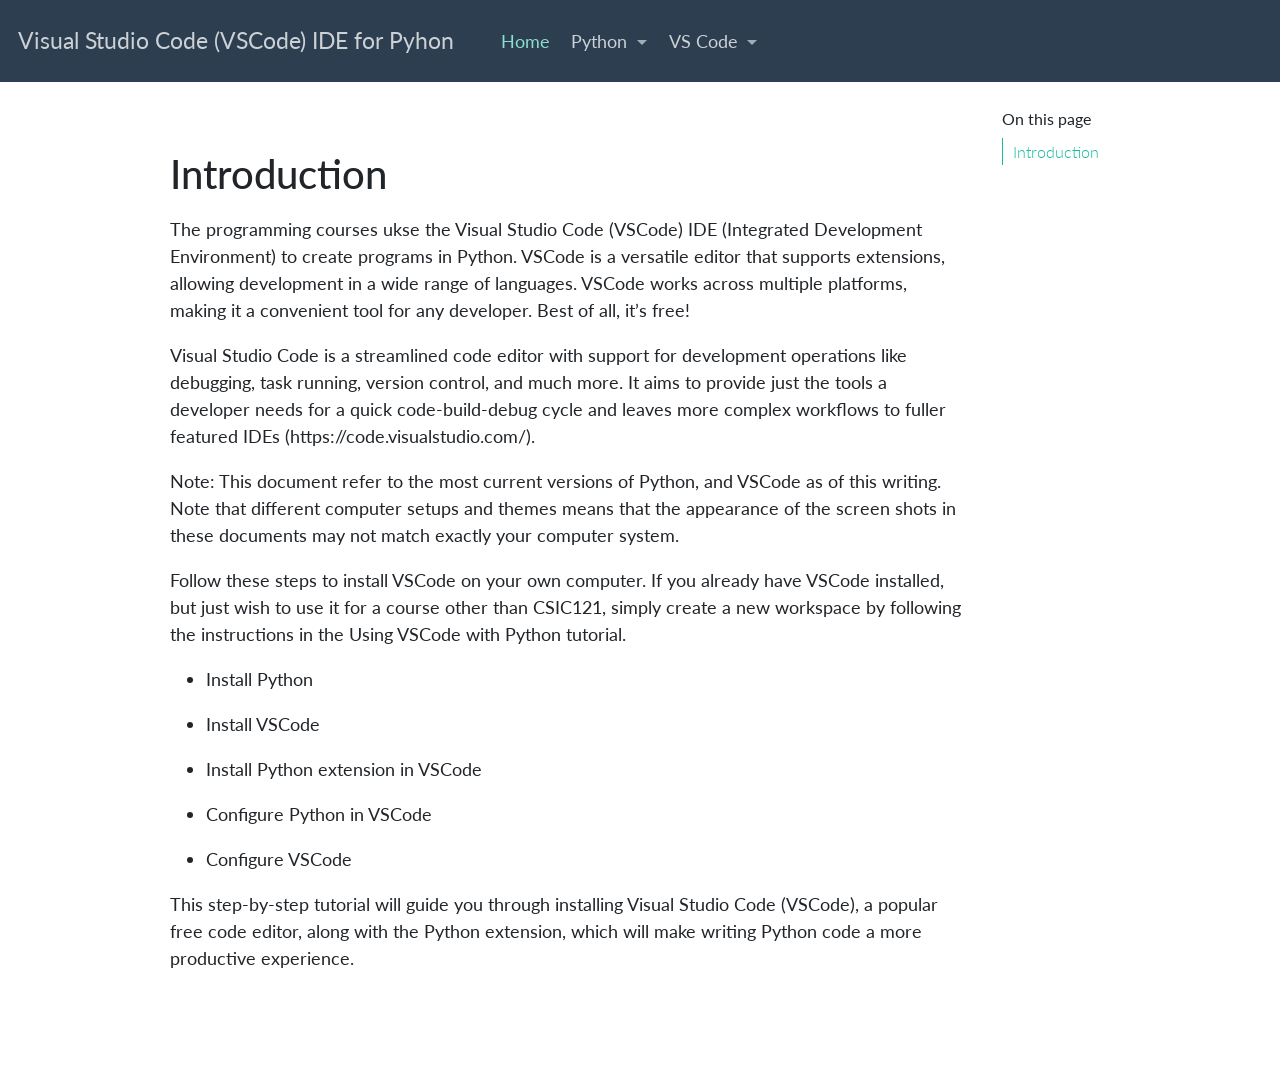
==== docs/index.html @ c5d936f9 "First commit" ====
<!DOCTYPE html>
<html xmlns="http://www.w3.org/1999/xhtml" lang="en" xml:lang="en"><head>

<meta charset="utf-8">
<meta name="generator" content="quarto-1.2.335">

<meta name="viewport" content="width=device-width, initial-scale=1.0, user-scalable=yes">


<title>Visual Studio Code (VSCode) IDE for Pyhon</title>
<style>
code{white-space: pre-wrap;}
span.smallcaps{font-variant: small-caps;}
div.columns{display: flex; gap: min(4vw, 1.5em);}
div.column{flex: auto; overflow-x: auto;}
div.hanging-indent{margin-left: 1.5em; text-indent: -1.5em;}
ul.task-list{list-style: none;}
ul.task-list li input[type="checkbox"] {
  width: 0.8em;
  margin: 0 0.8em 0.2em -1.6em;
  vertical-align: middle;
}
</style>


<script src="site_libs/quarto-nav/quarto-nav.js"></script>
<script src="site_libs/clipboard/clipboard.min.js"></script>
<script src="site_libs/quarto-search/autocomplete.umd.js"></script>
<script src="site_libs/quarto-search/fuse.min.js"></script>
<script src="site_libs/quarto-search/quarto-search.js"></script>
<meta name="quarto:offset" content="./">
<script src="site_libs/quarto-html/quarto.js"></script>
<script src="site_libs/quarto-html/popper.min.js"></script>
<script src="site_libs/quarto-html/tippy.umd.min.js"></script>
<script src="site_libs/quarto-html/anchor.min.js"></script>
<link href="site_libs/quarto-html/tippy.css" rel="stylesheet">
<link href="site_libs/quarto-html/quarto-syntax-highlighting.css" rel="stylesheet" id="quarto-text-highlighting-styles">
<script src="site_libs/bootstrap/bootstrap.min.js"></script>
<link href="site_libs/bootstrap/bootstrap-icons.css" rel="stylesheet">
<link href="site_libs/bootstrap/bootstrap.min.css" rel="stylesheet" id="quarto-bootstrap" data-mode="light">
<script id="quarto-search-options" type="application/json">{
  "location": "navbar",
  "copy-button": false,
  "collapse-after": 3,
  "panel-placement": "end",
  "type": "overlay",
  "limit": 20,
  "language": {
    "search-no-results-text": "No results",
    "search-matching-documents-text": "matching documents",
    "search-copy-link-title": "Copy link to search",
    "search-hide-matches-text": "Hide additional matches",
    "search-more-match-text": "more match in this document",
    "search-more-matches-text": "more matches in this document",
    "search-clear-button-title": "Clear",
    "search-detached-cancel-button-title": "Cancel",
    "search-submit-button-title": "Submit"
  }
}</script>


<link rel="stylesheet" href="styles.css">
</head>

<body class="nav-fixed">

<div id="quarto-search-results"></div>
  <header id="quarto-header" class="headroom fixed-top">
    <nav class="navbar navbar-expand-lg navbar-dark ">
      <div class="navbar-container container-fluid">
      <div class="navbar-brand-container">
    <a class="navbar-brand" href="./index.html">
    <span class="navbar-title">Visual Studio Code (VSCode) IDE for Pyhon</span>
    </a>
  </div>
          <button class="navbar-toggler" type="button" data-bs-toggle="collapse" data-bs-target="#navbarCollapse" aria-controls="navbarCollapse" aria-expanded="false" aria-label="Toggle navigation" onclick="if (window.quartoToggleHeadroom) { window.quartoToggleHeadroom(); }">
  <span class="navbar-toggler-icon"></span>
</button>
          <div class="collapse navbar-collapse" id="navbarCollapse">
            <ul class="navbar-nav navbar-nav-scroll me-auto">
  <li class="nav-item">
    <a class="nav-link active" href="./index.html" aria-current="page">
 <span class="menu-text">Home</span></a>
  </li>  
  <li class="nav-item dropdown ">
    <a class="nav-link dropdown-toggle" href="#" id="nav-menu-python" role="button" data-bs-toggle="dropdown" aria-expanded="false">
 <span class="menu-text">Python</span>
    </a>
    <ul class="dropdown-menu" aria-labelledby="nav-menu-python">    
        <li>
    <a class="dropdown-item" href="./python.html">
 <span class="dropdown-text">Python Installation</span></a>
  </li>  
    </ul>
  </li>
  <li class="nav-item dropdown ">
    <a class="nav-link dropdown-toggle" href="#" id="nav-menu-vs-code" role="button" data-bs-toggle="dropdown" aria-expanded="false">
 <span class="menu-text">VS Code</span>
    </a>
    <ul class="dropdown-menu" aria-labelledby="nav-menu-vs-code">    
        <li>
    <a class="dropdown-item" href="./vscode.html">
 <span class="dropdown-text">Visual Studio Code Installation</span></a>
  </li>  
        <li>
    <a class="dropdown-item" href="./python_extensions.html">
 <span class="dropdown-text">Installation of Python Extensions for VS Code</span></a>
  </li>  
        <li>
    <a class="dropdown-item" href="./vscode.html">
 <span class="dropdown-text">Visual Studio Code Installation</span></a>
  </li>  
        <li>
    <a class="dropdown-item" href="./running.html">
 <span class="dropdown-text">Getting Started with VS Code</span></a>
  </li>  
    </ul>
  </li>
</ul>
              <div id="quarto-search" class="" title="Search"></div>
          </div> <!-- /navcollapse -->
      </div> <!-- /container-fluid -->
    </nav>
</header>
<!-- content -->
<div id="quarto-content" class="quarto-container page-columns page-rows-contents page-layout-article page-navbar">
<!-- sidebar -->
<!-- margin-sidebar -->
    <div id="quarto-margin-sidebar" class="sidebar margin-sidebar">
        <nav id="TOC" role="doc-toc" class="toc-active">
    <h2 id="toc-title">On this page</h2>
   
  <ul>
  <li><a href="#introduction" id="toc-introduction" class="nav-link active" data-scroll-target="#introduction">Introduction</a></li>
  </ul>
</nav>
    </div>
<!-- main -->
<main class="content" id="quarto-document-content">



<section id="introduction" class="level1">
<h1>Introduction</h1>
<p>The programming courses ukse the Visual Studio Code (VSCode) IDE (Integrated Development Environment) to create programs in Python. VSCode is a versatile editor that supports extensions, allowing development in a wide range of languages. VSCode works across multiple platforms, making it a convenient tool for any developer. Best of all, it’s free!</p>
<p>Visual Studio Code is a streamlined code editor with support for development operations like debugging, task running, version control, and much more. It aims to provide just the tools a developer needs for a quick code-build-debug cycle and leaves more complex workflows to fuller featured IDEs (https://code.visualstudio.com/).</p>
<p>Note: This document refer to the most current versions of Python, and VSCode as of this writing. Note that different computer setups and themes means that the appearance of the screen shots in these documents may not match exactly your computer system.</p>
<p>Follow these steps to install VSCode on your own computer. If you already have VSCode installed, but just wish to use it for a course other than CSIC121, simply create a new workspace by following the instructions in the Using VSCode with Python tutorial.</p>
<ul>
<li><p>Install Python</p></li>
<li><p>Install VSCode</p></li>
<li><p>Install Python extension in VSCode</p></li>
<li><p>Configure Python in VSCode</p></li>
<li><p>Configure VSCode</p></li>
</ul>
<p>This step-by-step tutorial will guide you through installing Visual Studio Code (VSCode), a popular free code editor, along with the Python extension, which will make writing Python code a more productive experience.</p>


</section>

</main> <!-- /main -->
<script id="quarto-html-after-body" type="application/javascript">
window.document.addEventListener("DOMContentLoaded", function (event) {
  const toggleBodyColorMode = (bsSheetEl) => {
    const mode = bsSheetEl.getAttribute("data-mode");
    const bodyEl = window.document.querySelector("body");
    if (mode === "dark") {
      bodyEl.classList.add("quarto-dark");
      bodyEl.classList.remove("quarto-light");
    } else {
      bodyEl.classList.add("quarto-light");
      bodyEl.classList.remove("quarto-dark");
    }
  }
  const toggleBodyColorPrimary = () => {
    const bsSheetEl = window.document.querySelector("link#quarto-bootstrap");
    if (bsSheetEl) {
      toggleBodyColorMode(bsSheetEl);
    }
  }
  toggleBodyColorPrimary();  
  const icon = "";
  const anchorJS = new window.AnchorJS();
  anchorJS.options = {
    placement: 'right',
    icon: icon
  };
  anchorJS.add('.anchored');
  const clipboard = new window.ClipboardJS('.code-copy-button', {
    target: function(trigger) {
      return trigger.previousElementSibling;
    }
  });
  clipboard.on('success', function(e) {
    // button target
    const button = e.trigger;
    // don't keep focus
    button.blur();
    // flash "checked"
    button.classList.add('code-copy-button-checked');
    var currentTitle = button.getAttribute("title");
    button.setAttribute("title", "Copied!");
    let tooltip;
    if (window.bootstrap) {
      button.setAttribute("data-bs-toggle", "tooltip");
      button.setAttribute("data-bs-placement", "left");
      button.setAttribute("data-bs-title", "Copied!");
      tooltip = new bootstrap.Tooltip(button, 
        { trigger: "manual", 
          customClass: "code-copy-button-tooltip",
          offset: [0, -8]});
      tooltip.show();    
    }
    setTimeout(function() {
      if (tooltip) {
        tooltip.hide();
        button.removeAttribute("data-bs-title");
        button.removeAttribute("data-bs-toggle");
        button.removeAttribute("data-bs-placement");
      }
      button.setAttribute("title", currentTitle);
      button.classList.remove('code-copy-button-checked');
    }, 1000);
    // clear code selection
    e.clearSelection();
  });
  function tippyHover(el, contentFn) {
    const config = {
      allowHTML: true,
      content: contentFn,
      maxWidth: 500,
      delay: 100,
      arrow: false,
      appendTo: function(el) {
          return el.parentElement;
      },
      interactive: true,
      interactiveBorder: 10,
      theme: 'quarto',
      placement: 'bottom-start'
    };
    window.tippy(el, config); 
  }
  const noterefs = window.document.querySelectorAll('a[role="doc-noteref"]');
  for (var i=0; i<noterefs.length; i++) {
    const ref = noterefs[i];
    tippyHover(ref, function() {
      // use id or data attribute instead here
      let href = ref.getAttribute('data-footnote-href') || ref.getAttribute('href');
      try { href = new URL(href).hash; } catch {}
      const id = href.replace(/^#\/?/, "");
      const note = window.document.getElementById(id);
      return note.innerHTML;
    });
  }
  const findCites = (el) => {
    const parentEl = el.parentElement;
    if (parentEl) {
      const cites = parentEl.dataset.cites;
      if (cites) {
        return {
          el,
          cites: cites.split(' ')
        };
      } else {
        return findCites(el.parentElement)
      }
    } else {
      return undefined;
    }
  };
  var bibliorefs = window.document.querySelectorAll('a[role="doc-biblioref"]');
  for (var i=0; i<bibliorefs.length; i++) {
    const ref = bibliorefs[i];
    const citeInfo = findCites(ref);
    if (citeInfo) {
      tippyHover(citeInfo.el, function() {
        var popup = window.document.createElement('div');
        citeInfo.cites.forEach(function(cite) {
          var citeDiv = window.document.createElement('div');
          citeDiv.classList.add('hanging-indent');
          citeDiv.classList.add('csl-entry');
          var biblioDiv = window.document.getElementById('ref-' + cite);
          if (biblioDiv) {
            citeDiv.innerHTML = biblioDiv.innerHTML;
          }
          popup.appendChild(citeDiv);
        });
        return popup.innerHTML;
      });
    }
  }
});
</script>
</div> <!-- /content -->



</body></html>
---- docs/site_libs/quarto-html/tippy.css ----
.tippy-box[data-animation=fade][data-state=hidden]{opacity:0}[data-tippy-root]{max-width:calc(100vw - 10px)}.tippy-box{position:relative;background-color:#333;color:#fff;border-radius:4px;font-size:14px;line-height:1.4;white-space:normal;outline:0;transition-property:transform,visibility,opacity}.tippy-box[data-placement^=top]>.tippy-arrow{bottom:0}.tippy-box[data-placement^=top]>.tippy-arrow:before{bottom:-7px;left:0;border-width:8px 8px 0;border-top-color:initial;transform-origin:center top}.tippy-box[data-placement^=bottom]>.tippy-arrow{top:0}.tippy-box[data-placement^=bottom]>.tippy-arrow:before{top:-7px;left:0;border-width:0 8px 8px;border-bottom-color:initial;transform-origin:center bottom}.tippy-box[data-placement^=left]>.tippy-arrow{right:0}.tippy-box[data-placement^=left]>.tippy-arrow:before{border-width:8px 0 8px 8px;border-left-color:initial;right:-7px;transform-origin:center left}.tippy-box[data-placement^=right]>.tippy-arrow{left:0}.tippy-box[data-placement^=right]>.tippy-arrow:before{left:-7px;border-width:8px 8px 8px 0;border-right-color:initial;transform-origin:center right}.tippy-box[data-inertia][data-state=visible]{transition-timing-function:cubic-bezier(.54,1.5,.38,1.11)}.tippy-arrow{width:16px;height:16px;color:#333}.tippy-arrow:before{content:"";position:absolute;border-color:transparent;border-style:solid}.tippy-content{position:relative;padding:5px 9px;z-index:1}
---- docs/styles.css ----
/* css styles */
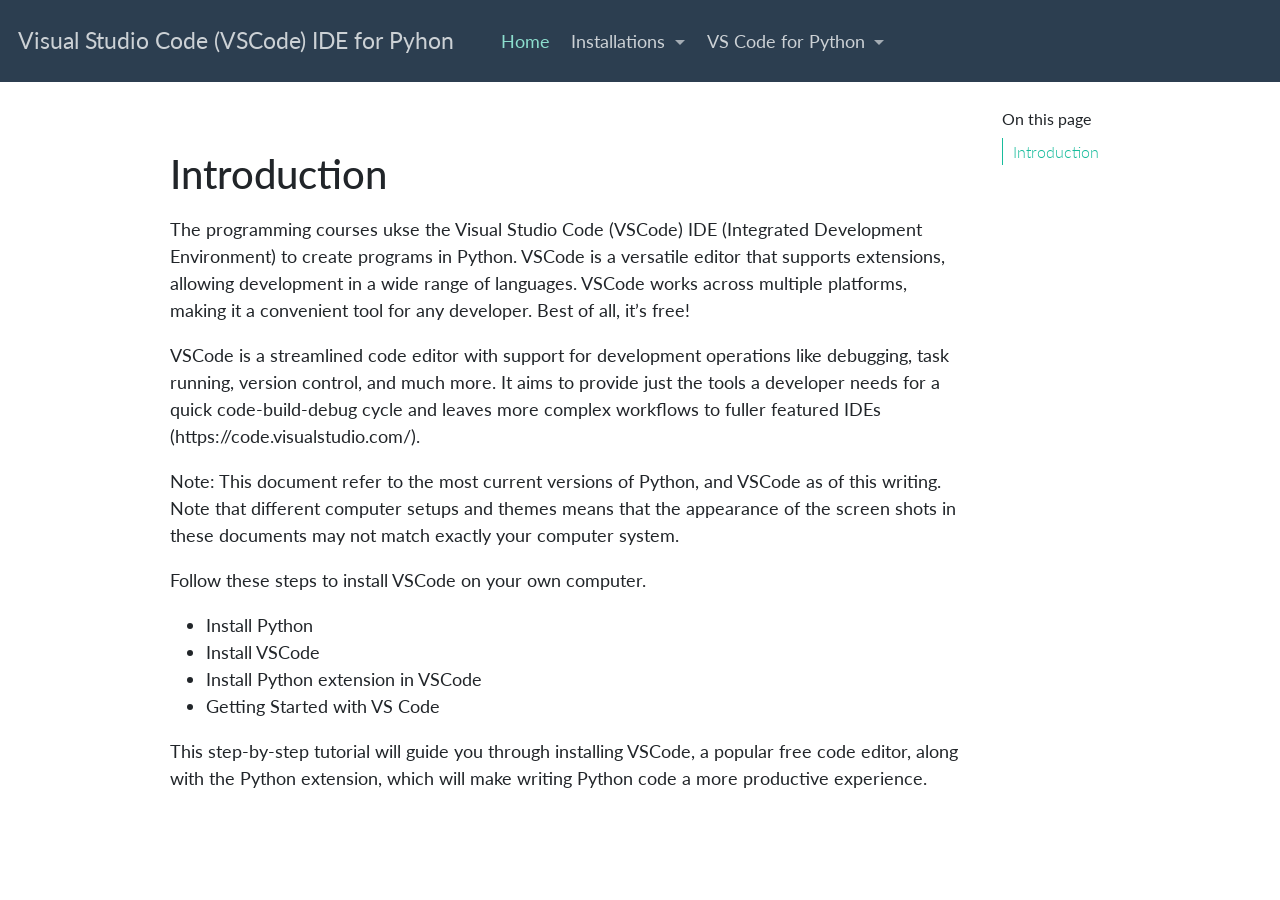
==== commit 5ac3e2bc: "initial commit" ====
--- a/docs/index.html
+++ b/docs/index.html
@@ -83,32 +83,28 @@
  <span class="menu-text">Home</span></a>
   </li>  
   <li class="nav-item dropdown ">
-    <a class="nav-link dropdown-toggle" href="#" id="nav-menu-python" role="button" data-bs-toggle="dropdown" aria-expanded="false">
- <span class="menu-text">Python</span>
+    <a class="nav-link dropdown-toggle" href="#" id="nav-menu-installations" role="button" data-bs-toggle="dropdown" aria-expanded="false">
+ <span class="menu-text">Installations</span>
     </a>
-    <ul class="dropdown-menu" aria-labelledby="nav-menu-python">    
+    <ul class="dropdown-menu" aria-labelledby="nav-menu-installations">    
         <li>
     <a class="dropdown-item" href="./python.html">
  <span class="dropdown-text">Python Installation</span></a>
+  </li>  
+        <li>
+    <a class="dropdown-item" href="./vscode.html">
+ <span class="dropdown-text">Visual Studio Code Installation</span></a>
   </li>  
     </ul>
   </li>
   <li class="nav-item dropdown ">
-    <a class="nav-link dropdown-toggle" href="#" id="nav-menu-vs-code" role="button" data-bs-toggle="dropdown" aria-expanded="false">
- <span class="menu-text">VS Code</span>
+    <a class="nav-link dropdown-toggle" href="#" id="nav-menu-vs-code-for-python" role="button" data-bs-toggle="dropdown" aria-expanded="false">
+ <span class="menu-text">VS Code for Python</span>
     </a>
-    <ul class="dropdown-menu" aria-labelledby="nav-menu-vs-code">    
-        <li>
-    <a class="dropdown-item" href="./vscode.html">
- <span class="dropdown-text">Visual Studio Code Installation</span></a>
-  </li>  
+    <ul class="dropdown-menu" aria-labelledby="nav-menu-vs-code-for-python">    
         <li>
     <a class="dropdown-item" href="./python_extensions.html">
  <span class="dropdown-text">Installation of Python Extensions for VS Code</span></a>
-  </li>  
-        <li>
-    <a class="dropdown-item" href="./vscode.html">
- <span class="dropdown-text">Visual Studio Code Installation</span></a>
   </li>  
         <li>
     <a class="dropdown-item" href="./running.html">
@@ -143,17 +139,16 @@
 <section id="introduction" class="level1">
 <h1>Introduction</h1>
 <p>The programming courses ukse the Visual Studio Code (VSCode) IDE (Integrated Development Environment) to create programs in Python. VSCode is a versatile editor that supports extensions, allowing development in a wide range of languages. VSCode works across multiple platforms, making it a convenient tool for any developer. Best of all, it’s free!</p>
-<p>Visual Studio Code is a streamlined code editor with support for development operations like debugging, task running, version control, and much more. It aims to provide just the tools a developer needs for a quick code-build-debug cycle and leaves more complex workflows to fuller featured IDEs (https://code.visualstudio.com/).</p>
+<p>VSCode is a streamlined code editor with support for development operations like debugging, task running, version control, and much more. It aims to provide just the tools a developer needs for a quick code-build-debug cycle and leaves more complex workflows to fuller featured IDEs (https://code.visualstudio.com/).</p>
 <p>Note: This document refer to the most current versions of Python, and VSCode as of this writing. Note that different computer setups and themes means that the appearance of the screen shots in these documents may not match exactly your computer system.</p>
-<p>Follow these steps to install VSCode on your own computer. If you already have VSCode installed, but just wish to use it for a course other than CSIC121, simply create a new workspace by following the instructions in the Using VSCode with Python tutorial.</p>
+<p>Follow these steps to install VSCode on your own computer.</p>
 <ul>
-<li><p>Install Python</p></li>
-<li><p>Install VSCode</p></li>
-<li><p>Install Python extension in VSCode</p></li>
-<li><p>Configure Python in VSCode</p></li>
-<li><p>Configure VSCode</p></li>
+<li>Install Python</li>
+<li>Install VSCode</li>
+<li>Install Python extension in VSCode</li>
+<li>Getting Started with VS Code</li>
 </ul>
-<p>This step-by-step tutorial will guide you through installing Visual Studio Code (VSCode), a popular free code editor, along with the Python extension, which will make writing Python code a more productive experience.</p>
+<p>This step-by-step tutorial will guide you through installing VSCode, a popular free code editor, along with the Python extension, which will make writing Python code a more productive experience.</p>
 
 
 </section>
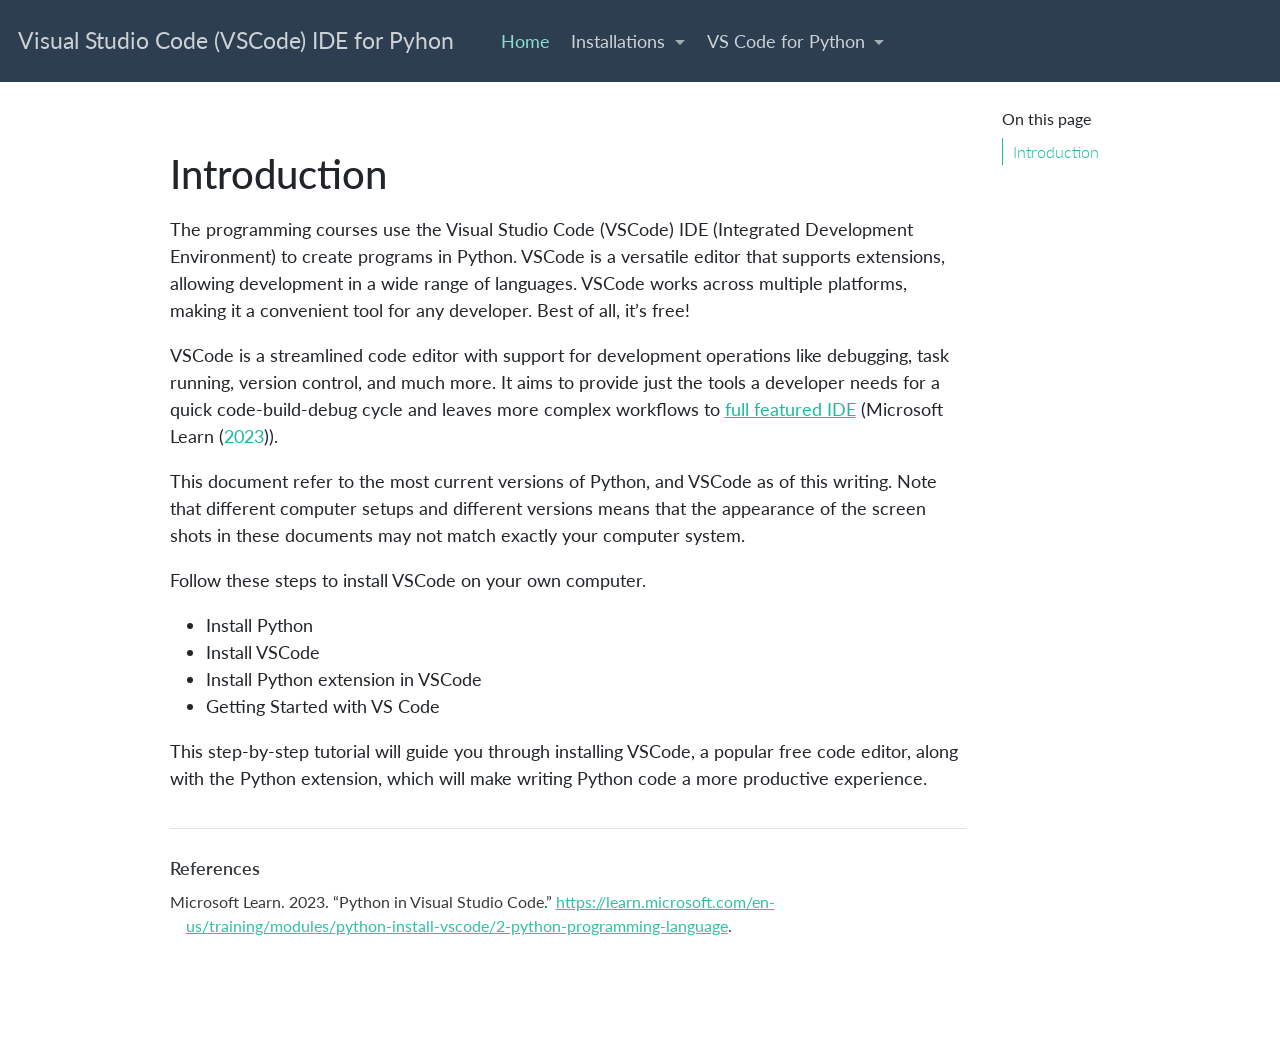
==== commit 2f593a85: "updates" ====
--- a/docs/index.html
+++ b/docs/index.html
@@ -19,6 +19,25 @@
   width: 0.8em;
   margin: 0 0.8em 0.2em -1.6em;
   vertical-align: middle;
+}
+div.csl-bib-body { }
+div.csl-entry {
+  clear: both;
+}
+.hanging div.csl-entry {
+  margin-left:2em;
+  text-indent:-2em;
+}
+div.csl-left-margin {
+  min-width:2em;
+  float:left;
+}
+div.csl-right-inline {
+  margin-left:2em;
+  padding-left:1em;
+}
+div.csl-indent {
+  margin-left: 2em;
 }
 </style>
 
@@ -138,9 +157,11 @@
 
 <section id="introduction" class="level1">
 <h1>Introduction</h1>
-<p>The programming courses ukse the Visual Studio Code (VSCode) IDE (Integrated Development Environment) to create programs in Python. VSCode is a versatile editor that supports extensions, allowing development in a wide range of languages. VSCode works across multiple platforms, making it a convenient tool for any developer. Best of all, it’s free!</p>
-<p>VSCode is a streamlined code editor with support for development operations like debugging, task running, version control, and much more. It aims to provide just the tools a developer needs for a quick code-build-debug cycle and leaves more complex workflows to fuller featured IDEs (https://code.visualstudio.com/).</p>
-<p>Note: This document refer to the most current versions of Python, and VSCode as of this writing. Note that different computer setups and themes means that the appearance of the screen shots in these documents may not match exactly your computer system.</p>
+<p>The programming courses use the Visual Studio Code (VSCode) IDE (Integrated Development Environment) to create programs in Python. VSCode is a versatile editor that supports extensions, allowing development in a wide range of languages. VSCode works across multiple platforms, making it a convenient tool for any developer. Best of all, it’s free!</p>
+<p>VSCode is a streamlined code editor with support for development operations like debugging, task running, version control, and much more. It aims to provide just the tools a developer needs for a quick code-build-debug cycle and leaves more complex workflows to <a href="https://code.visualstudio.com/">full featured IDE</a> (<span class="citation" data-cites="MicrosoftPythonVSCode2023">Microsoft Learn (<a href="#ref-MicrosoftPythonVSCode2023" role="doc-biblioref">2023</a>)</span>).</p>
+<div class="{callout-note}">
+<p>This document refer to the most current versions of Python, and VSCode as of this writing. Note that different computer setups and different versions means that the appearance of the screen shots in these documents may not match exactly your computer system.</p>
+</div>
 <p>Follow these steps to install VSCode on your own computer.</p>
 <ul>
 <li>Install Python</li>
@@ -151,9 +172,14 @@
 <p>This step-by-step tutorial will guide you through installing VSCode, a popular free code editor, along with the Python extension, which will make writing Python code a more productive experience.</p>
 
 
+
 </section>
 
-</main> <!-- /main -->
+<div id="quarto-appendix" class="default"><section class="quarto-appendix-contents" role="doc-bibliography"><h2 class="anchored quarto-appendix-heading">References</h2><div id="refs" class="references csl-bib-body hanging-indent" role="doc-bibliography">
+<div id="ref-MicrosoftPythonVSCode2023" class="csl-entry" role="doc-biblioentry">
+Microsoft Learn. 2023. <span>“Python in Visual Studio Code.”</span> <a href="https://learn.microsoft.com/en-us/training/modules/python-install-vscode/2-python-programming-language">https://learn.microsoft.com/en-us/training/modules/python-install-vscode/2-python-programming-language</a>.
+</div>
+</div></section></div></main> <!-- /main -->
 <script id="quarto-html-after-body" type="application/javascript">
 window.document.addEventListener("DOMContentLoaded", function (event) {
   const toggleBodyColorMode = (bsSheetEl) => {
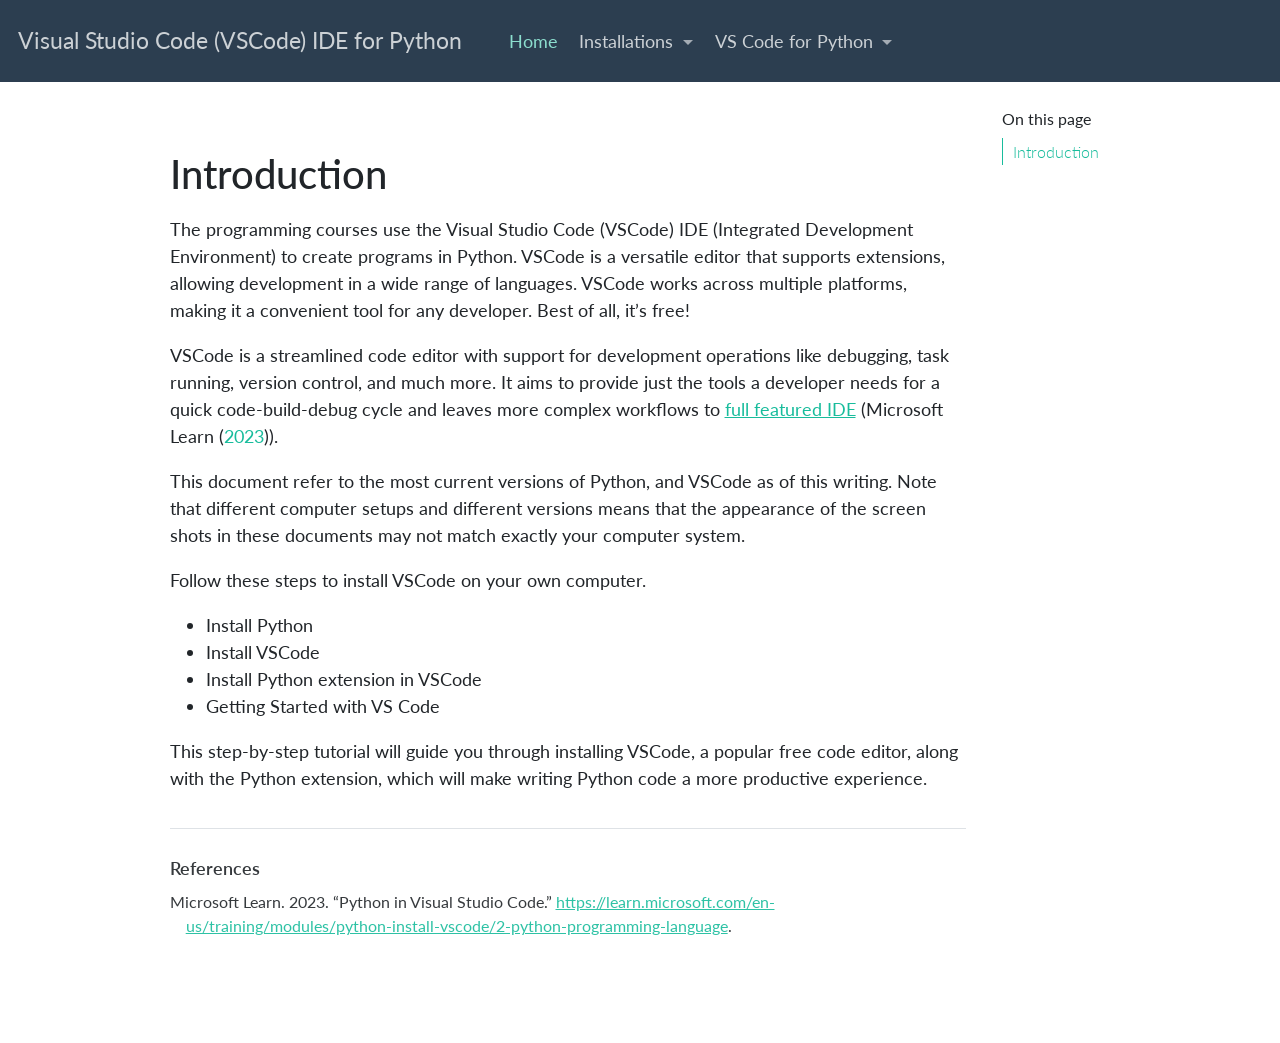
==== commit 036a404e: "Update" ====
--- a/docs/index.html
+++ b/docs/index.html
@@ -7,7 +7,7 @@
 <meta name="viewport" content="width=device-width, initial-scale=1.0, user-scalable=yes">
 
 
-<title>Visual Studio Code (VSCode) IDE for Pyhon</title>
+<title>Visual Studio Code (VSCode) IDE for Python</title>
 <style>
 code{white-space: pre-wrap;}
 span.smallcaps{font-variant: small-caps;}
@@ -89,7 +89,7 @@
       <div class="navbar-container container-fluid">
       <div class="navbar-brand-container">
     <a class="navbar-brand" href="./index.html">
-    <span class="navbar-title">Visual Studio Code (VSCode) IDE for Pyhon</span>
+    <span class="navbar-title">Visual Studio Code (VSCode) IDE for Python</span>
     </a>
   </div>
           <button class="navbar-toggler" type="button" data-bs-toggle="collapse" data-bs-target="#navbarCollapse" aria-controls="navbarCollapse" aria-expanded="false" aria-label="Toggle navigation" onclick="if (window.quartoToggleHeadroom) { window.quartoToggleHeadroom(); }">
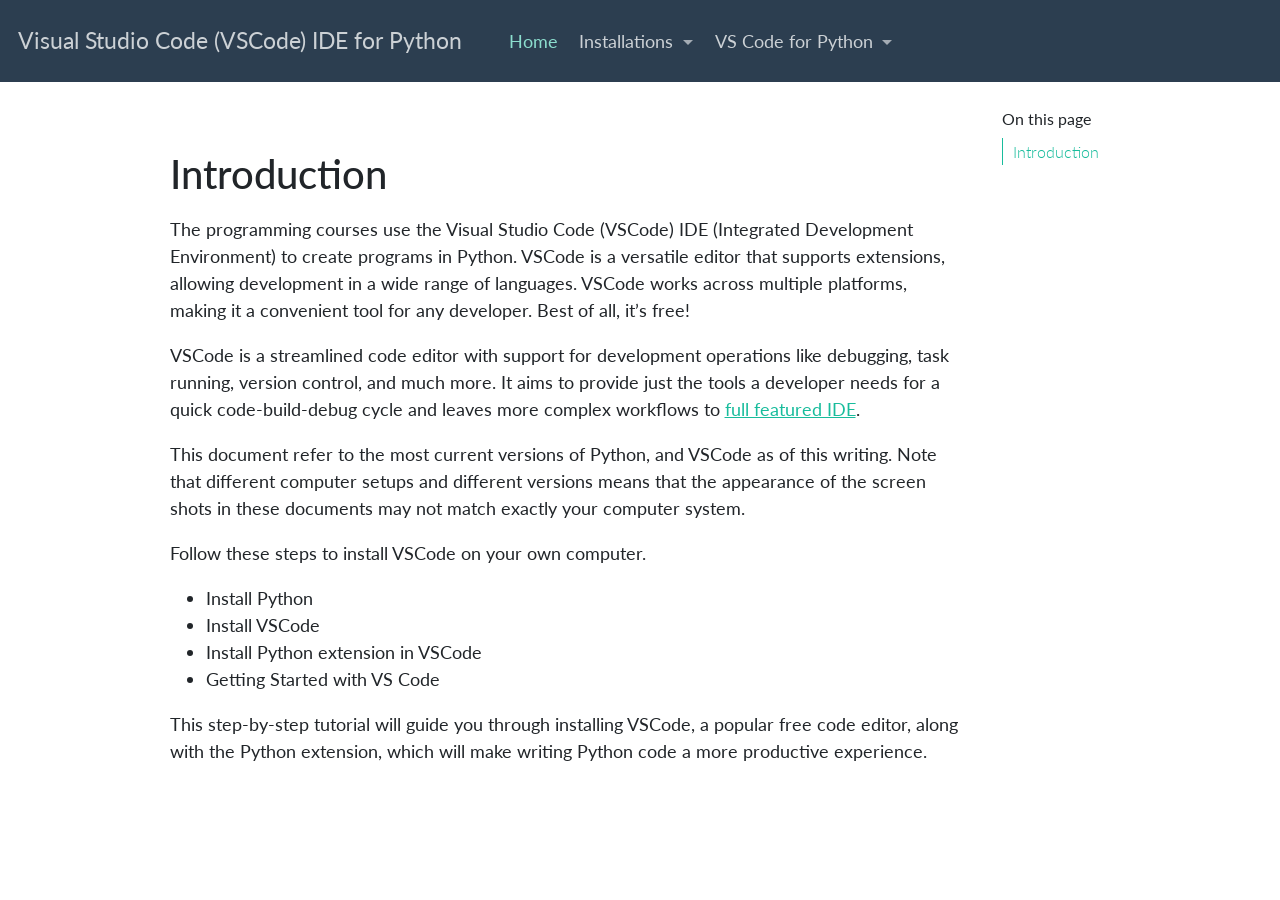
==== commit b6889bcd: "Updates" ====
--- a/docs/index.html
+++ b/docs/index.html
@@ -19,25 +19,6 @@
   width: 0.8em;
   margin: 0 0.8em 0.2em -1.6em;
   vertical-align: middle;
-}
-div.csl-bib-body { }
-div.csl-entry {
-  clear: both;
-}
-.hanging div.csl-entry {
-  margin-left:2em;
-  text-indent:-2em;
-}
-div.csl-left-margin {
-  min-width:2em;
-  float:left;
-}
-div.csl-right-inline {
-  margin-left:2em;
-  padding-left:1em;
-}
-div.csl-indent {
-  margin-left: 2em;
 }
 </style>
 
@@ -158,7 +139,7 @@
 <section id="introduction" class="level1">
 <h1>Introduction</h1>
 <p>The programming courses use the Visual Studio Code (VSCode) IDE (Integrated Development Environment) to create programs in Python. VSCode is a versatile editor that supports extensions, allowing development in a wide range of languages. VSCode works across multiple platforms, making it a convenient tool for any developer. Best of all, it’s free!</p>
-<p>VSCode is a streamlined code editor with support for development operations like debugging, task running, version control, and much more. It aims to provide just the tools a developer needs for a quick code-build-debug cycle and leaves more complex workflows to <a href="https://code.visualstudio.com/">full featured IDE</a> (<span class="citation" data-cites="MicrosoftPythonVSCode2023">Microsoft Learn (<a href="#ref-MicrosoftPythonVSCode2023" role="doc-biblioref">2023</a>)</span>).</p>
+<p>VSCode is a streamlined code editor with support for development operations like debugging, task running, version control, and much more. It aims to provide just the tools a developer needs for a quick code-build-debug cycle and leaves more complex workflows to <a href="https://code.visualstudio.com/">full featured IDE</a>.</p>
 <div class="{callout-note}">
 <p>This document refer to the most current versions of Python, and VSCode as of this writing. Note that different computer setups and different versions means that the appearance of the screen shots in these documents may not match exactly your computer system.</p>
 </div>
@@ -172,14 +153,9 @@
 <p>This step-by-step tutorial will guide you through installing VSCode, a popular free code editor, along with the Python extension, which will make writing Python code a more productive experience.</p>
 
 
-
 </section>
 
-<div id="quarto-appendix" class="default"><section class="quarto-appendix-contents" role="doc-bibliography"><h2 class="anchored quarto-appendix-heading">References</h2><div id="refs" class="references csl-bib-body hanging-indent" role="doc-bibliography">
-<div id="ref-MicrosoftPythonVSCode2023" class="csl-entry" role="doc-biblioentry">
-Microsoft Learn. 2023. <span>“Python in Visual Studio Code.”</span> <a href="https://learn.microsoft.com/en-us/training/modules/python-install-vscode/2-python-programming-language">https://learn.microsoft.com/en-us/training/modules/python-install-vscode/2-python-programming-language</a>.
-</div>
-</div></section></div></main> <!-- /main -->
+</main> <!-- /main -->
 <script id="quarto-html-after-body" type="application/javascript">
 window.document.addEventListener("DOMContentLoaded", function (event) {
   const toggleBodyColorMode = (bsSheetEl) => {
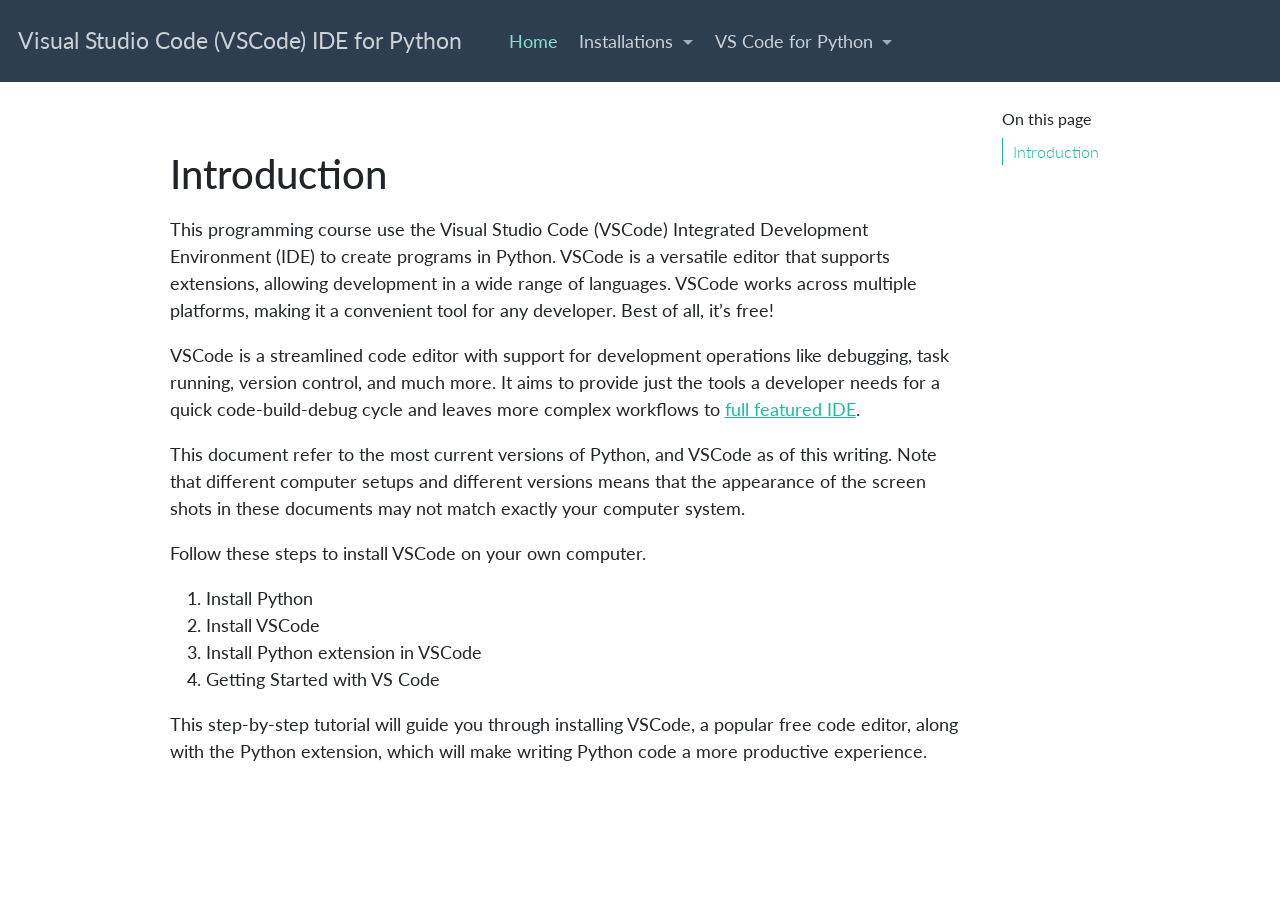
==== commit 6cc455da: "updates" ====
--- a/docs/index.html
+++ b/docs/index.html
@@ -104,7 +104,7 @@
     <ul class="dropdown-menu" aria-labelledby="nav-menu-vs-code-for-python">    
         <li>
     <a class="dropdown-item" href="./python_extensions.html">
- <span class="dropdown-text">Installation of Python Extensions for VS Code</span></a>
+ <span class="dropdown-text">Installation of Python Extensions for VSCode</span></a>
   </li>  
         <li>
     <a class="dropdown-item" href="./running.html">
@@ -138,18 +138,18 @@
 
 <section id="introduction" class="level1">
 <h1>Introduction</h1>
-<p>The programming courses use the Visual Studio Code (VSCode) IDE (Integrated Development Environment) to create programs in Python. VSCode is a versatile editor that supports extensions, allowing development in a wide range of languages. VSCode works across multiple platforms, making it a convenient tool for any developer. Best of all, it’s free!</p>
+<p>This programming course use the Visual Studio Code (VSCode) Integrated Development Environment (IDE) to create programs in Python. VSCode is a versatile editor that supports extensions, allowing development in a wide range of languages. VSCode works across multiple platforms, making it a convenient tool for any developer. Best of all, it’s free!</p>
 <p>VSCode is a streamlined code editor with support for development operations like debugging, task running, version control, and much more. It aims to provide just the tools a developer needs for a quick code-build-debug cycle and leaves more complex workflows to <a href="https://code.visualstudio.com/">full featured IDE</a>.</p>
 <div class="{callout-note}">
 <p>This document refer to the most current versions of Python, and VSCode as of this writing. Note that different computer setups and different versions means that the appearance of the screen shots in these documents may not match exactly your computer system.</p>
 </div>
 <p>Follow these steps to install VSCode on your own computer.</p>
-<ul>
+<ol type="1">
 <li>Install Python</li>
 <li>Install VSCode</li>
 <li>Install Python extension in VSCode</li>
 <li>Getting Started with VS Code</li>
-</ul>
+</ol>
 <p>This step-by-step tutorial will guide you through installing VSCode, a popular free code editor, along with the Python extension, which will make writing Python code a more productive experience.</p>
 
 
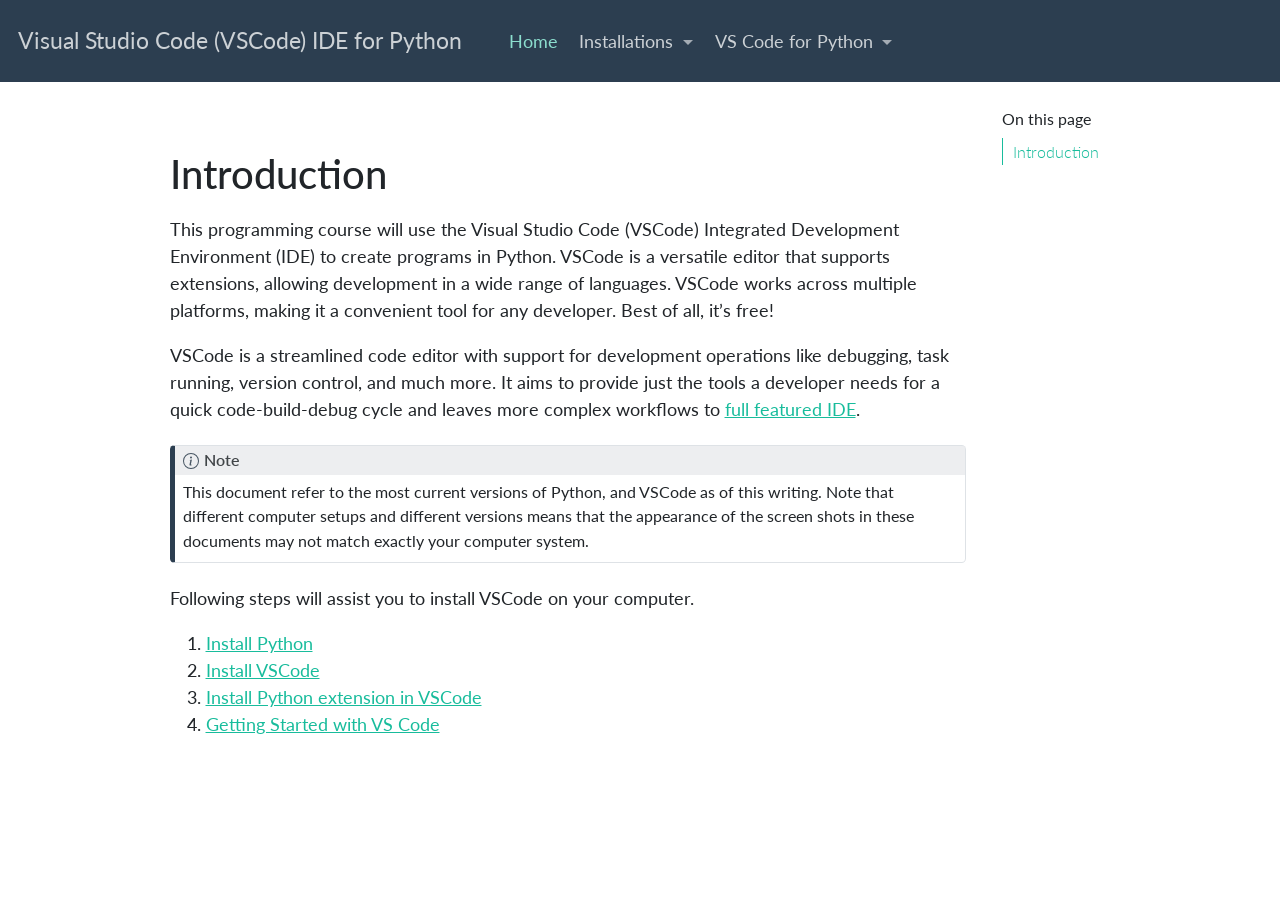
==== commit fb84effd: "updates" ====
--- a/docs/index.html
+++ b/docs/index.html
@@ -138,19 +138,28 @@
 
 <section id="introduction" class="level1">
 <h1>Introduction</h1>
-<p>This programming course use the Visual Studio Code (VSCode) Integrated Development Environment (IDE) to create programs in Python. VSCode is a versatile editor that supports extensions, allowing development in a wide range of languages. VSCode works across multiple platforms, making it a convenient tool for any developer. Best of all, it’s free!</p>
+<p>This programming course will use the Visual Studio Code (VSCode) Integrated Development Environment (IDE) to create programs in Python. VSCode is a versatile editor that supports extensions, allowing development in a wide range of languages. VSCode works across multiple platforms, making it a convenient tool for any developer. Best of all, it’s free!</p>
 <p>VSCode is a streamlined code editor with support for development operations like debugging, task running, version control, and much more. It aims to provide just the tools a developer needs for a quick code-build-debug cycle and leaves more complex workflows to <a href="https://code.visualstudio.com/">full featured IDE</a>.</p>
-<div class="{callout-note}">
+<div class="callout-note callout callout-style-default callout-captioned">
+<div class="callout-header d-flex align-content-center">
+<div class="callout-icon-container">
+<i class="callout-icon"></i>
+</div>
+<div class="callout-caption-container flex-fill">
+Note
+</div>
+</div>
+<div class="callout-body-container callout-body">
 <p>This document refer to the most current versions of Python, and VSCode as of this writing. Note that different computer setups and different versions means that the appearance of the screen shots in these documents may not match exactly your computer system.</p>
 </div>
-<p>Follow these steps to install VSCode on your own computer.</p>
+</div>
+<p>Following steps will assist you to install VSCode on your computer.</p>
 <ol type="1">
-<li>Install Python</li>
-<li>Install VSCode</li>
-<li>Install Python extension in VSCode</li>
-<li>Getting Started with VS Code</li>
+<li><a href="python.html">Install Python</a></li>
+<li><a href="vscode.html">Install VSCode</a></li>
+<li><a href="python_extensions.html">Install Python extension in VSCode</a></li>
+<li><a href="running.html">Getting Started with VS Code</a></li>
 </ol>
-<p>This step-by-step tutorial will guide you through installing VSCode, a popular free code editor, along with the Python extension, which will make writing Python code a more productive experience.</p>
 
 
 </section>
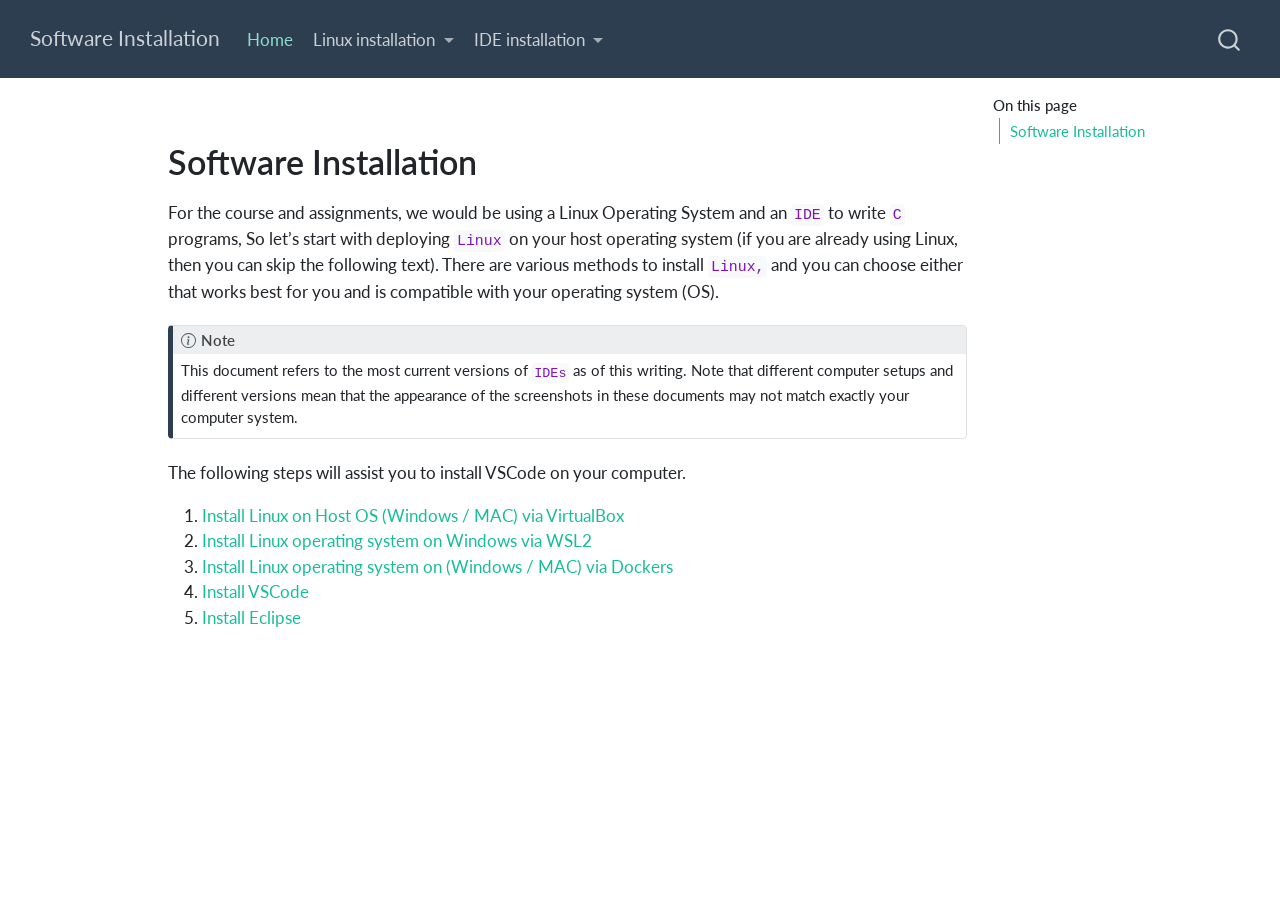
==== commit 26e86945: "Merge remote-tracking branch 'origin/master' into main" ====
--- a/docs/index.html
+++ b/docs/index.html
@@ -2,12 +2,12 @@
 <html xmlns="http://www.w3.org/1999/xhtml" lang="en" xml:lang="en"><head>
 
 <meta charset="utf-8">
-<meta name="generator" content="quarto-1.2.335">
+<meta name="generator" content="quarto-1.6.33">
 
 <meta name="viewport" content="width=device-width, initial-scale=1.0, user-scalable=yes">
 
 
-<title>Visual Studio Code (VSCode) IDE for Python</title>
+<title>Software Installation</title>
 <style>
 code{white-space: pre-wrap;}
 span.smallcaps{font-variant: small-caps;}
@@ -17,7 +17,7 @@
 ul.task-list{list-style: none;}
 ul.task-list li input[type="checkbox"] {
   width: 0.8em;
-  margin: 0 0.8em 0.2em -1.6em;
+  margin: 0 0.8em 0.2em -1em; /* quarto-specific, see https://github.com/quarto-dev/quarto-cli/issues/4556 */ 
   vertical-align: middle;
 }
 </style>
@@ -34,17 +34,23 @@
 <script src="site_libs/quarto-html/tippy.umd.min.js"></script>
 <script src="site_libs/quarto-html/anchor.min.js"></script>
 <link href="site_libs/quarto-html/tippy.css" rel="stylesheet">
-<link href="site_libs/quarto-html/quarto-syntax-highlighting.css" rel="stylesheet" id="quarto-text-highlighting-styles">
+<link href="site_libs/quarto-html/quarto-syntax-highlighting-07ba0ad10f5680c660e360ac31d2f3b6.css" rel="stylesheet" id="quarto-text-highlighting-styles">
 <script src="site_libs/bootstrap/bootstrap.min.js"></script>
 <link href="site_libs/bootstrap/bootstrap-icons.css" rel="stylesheet">
-<link href="site_libs/bootstrap/bootstrap.min.css" rel="stylesheet" id="quarto-bootstrap" data-mode="light">
+<link href="site_libs/bootstrap/bootstrap-c11f346aa8cd6bcbe95dea20c43efb91.min.css" rel="stylesheet" append-hash="true" id="quarto-bootstrap" data-mode="light">
 <script id="quarto-search-options" type="application/json">{
   "location": "navbar",
   "copy-button": false,
   "collapse-after": 3,
   "panel-placement": "end",
   "type": "overlay",
-  "limit": 20,
+  "limit": 50,
+  "keyboard-shortcut": [
+    "f",
+    "/",
+    "s"
+  ],
+  "show-item-context": false,
   "language": {
     "search-no-results-text": "No results",
     "search-matching-documents-text": "matching documents",
@@ -53,8 +59,10 @@
     "search-more-match-text": "more match in this document",
     "search-more-matches-text": "more matches in this document",
     "search-clear-button-title": "Clear",
+    "search-text-placeholder": "",
     "search-detached-cancel-button-title": "Cancel",
-    "search-submit-button-title": "Submit"
+    "search-submit-button-title": "Submit",
+    "search-label": "Search"
   }
 }</script>
 
@@ -66,55 +74,57 @@
 
 <div id="quarto-search-results"></div>
   <header id="quarto-header" class="headroom fixed-top">
-    <nav class="navbar navbar-expand-lg navbar-dark ">
+    <nav class="navbar navbar-expand-lg " data-bs-theme="dark">
       <div class="navbar-container container-fluid">
-      <div class="navbar-brand-container">
+      <div class="navbar-brand-container mx-auto">
     <a class="navbar-brand" href="./index.html">
-    <span class="navbar-title">Visual Studio Code (VSCode) IDE for Python</span>
+    <span class="navbar-title">Software Installation</span>
     </a>
   </div>
-          <button class="navbar-toggler" type="button" data-bs-toggle="collapse" data-bs-target="#navbarCollapse" aria-controls="navbarCollapse" aria-expanded="false" aria-label="Toggle navigation" onclick="if (window.quartoToggleHeadroom) { window.quartoToggleHeadroom(); }">
+            <div id="quarto-search" class="" title="Search"></div>
+          <button class="navbar-toggler" type="button" data-bs-toggle="collapse" data-bs-target="#navbarCollapse" aria-controls="navbarCollapse" role="menu" aria-expanded="false" aria-label="Toggle navigation" onclick="if (window.quartoToggleHeadroom) { window.quartoToggleHeadroom(); }">
   <span class="navbar-toggler-icon"></span>
 </button>
           <div class="collapse navbar-collapse" id="navbarCollapse">
             <ul class="navbar-nav navbar-nav-scroll me-auto">
   <li class="nav-item">
-    <a class="nav-link active" href="./index.html" aria-current="page">
- <span class="menu-text">Home</span></a>
+    <a class="nav-link active" href="./index.html" aria-current="page"> 
+<span class="menu-text">Home</span></a>
   </li>  
   <li class="nav-item dropdown ">
-    <a class="nav-link dropdown-toggle" href="#" id="nav-menu-installations" role="button" data-bs-toggle="dropdown" aria-expanded="false">
- <span class="menu-text">Installations</span>
+    <a class="nav-link dropdown-toggle" href="#" id="nav-menu-linux-installation" role="link" data-bs-toggle="dropdown" aria-expanded="false">
+ <span class="menu-text">Linux installation</span>
     </a>
-    <ul class="dropdown-menu" aria-labelledby="nav-menu-installations">    
+    <ul class="dropdown-menu" aria-labelledby="nav-menu-linux-installation">    
         <li>
-    <a class="dropdown-item" href="./python.html">
- <span class="dropdown-text">Python Installation</span></a>
+    <a class="dropdown-item" href="./linux_wsl2.html">
+ <span class="dropdown-text">Linux Installation using WSL2</span></a>
   </li>  
+        <li>
+    <a class="dropdown-item" href="./linux_docker.html">
+ <span class="dropdown-text">Linux Installation using Docker Containers</span></a>
+  </li>  
+    </ul>
+  </li>
+  <li class="nav-item dropdown ">
+    <a class="nav-link dropdown-toggle" href="#" id="nav-menu-ide-installation" role="link" data-bs-toggle="dropdown" aria-expanded="false">
+ <span class="menu-text">IDE installation</span>
+    </a>
+    <ul class="dropdown-menu" aria-labelledby="nav-menu-ide-installation">    
         <li>
     <a class="dropdown-item" href="./vscode.html">
  <span class="dropdown-text">Visual Studio Code Installation</span></a>
   </li>  
-    </ul>
-  </li>
-  <li class="nav-item dropdown ">
-    <a class="nav-link dropdown-toggle" href="#" id="nav-menu-vs-code-for-python" role="button" data-bs-toggle="dropdown" aria-expanded="false">
- <span class="menu-text">VS Code for Python</span>
-    </a>
-    <ul class="dropdown-menu" aria-labelledby="nav-menu-vs-code-for-python">    
         <li>
-    <a class="dropdown-item" href="./python_extensions.html">
- <span class="dropdown-text">Installation of Python Extensions for VSCode</span></a>
-  </li>  
-        <li>
-    <a class="dropdown-item" href="./running.html">
- <span class="dropdown-text">Getting Started with VS Code</span></a>
+    <a class="dropdown-item" href="./eclipse.html">
+ <span class="dropdown-text">Eclipse IDE for C Programming</span></a>
   </li>  
     </ul>
   </li>
 </ul>
-              <div id="quarto-search" class="" title="Search"></div>
           </div> <!-- /navcollapse -->
+            <div class="quarto-navbar-tools">
+</div>
       </div> <!-- /container-fluid -->
     </nav>
 </header>
@@ -127,38 +137,40 @@
     <h2 id="toc-title">On this page</h2>
    
   <ul>
-  <li><a href="#introduction" id="toc-introduction" class="nav-link active" data-scroll-target="#introduction">Introduction</a></li>
+  <li><a href="#software-installation" id="toc-software-installation" class="nav-link active" data-scroll-target="#software-installation">Software Installation</a></li>
   </ul>
 </nav>
     </div>
 <!-- main -->
-<main class="content" id="quarto-document-content">
-
-
-
-<section id="introduction" class="level1">
-<h1>Introduction</h1>
-<p>This programming course will use the Visual Studio Code (VSCode) Integrated Development Environment (IDE) to create programs in Python. VSCode is a versatile editor that supports extensions, allowing development in a wide range of languages. VSCode works across multiple platforms, making it a convenient tool for any developer. Best of all, it’s free!</p>
-<p>VSCode is a streamlined code editor with support for development operations like debugging, task running, version control, and much more. It aims to provide just the tools a developer needs for a quick code-build-debug cycle and leaves more complex workflows to <a href="https://code.visualstudio.com/">full featured IDE</a>.</p>
-<div class="callout-note callout callout-style-default callout-captioned">
+<main class="content" id="quarto-document-content"><header id="title-block-header" class="quarto-title-block"></header>
+
+
+
+
+<section id="software-installation" class="level1">
+<h1>Software Installation</h1>
+<p>For the course and assignments, we would be using a Linux Operating System and an <code>IDE</code> to write <code>C</code> programs, So let’s start with deploying <code>Linux</code> on your host operating system (if you are already using Linux, then you can skip the following text). There are various methods to install <code>Linux,</code> and you can choose either that works best for you and is compatible with your operating system (OS).</p>
+<div class="callout callout-style-default callout-note callout-titled">
 <div class="callout-header d-flex align-content-center">
 <div class="callout-icon-container">
 <i class="callout-icon"></i>
 </div>
-<div class="callout-caption-container flex-fill">
+<div class="callout-title-container flex-fill">
 Note
 </div>
 </div>
 <div class="callout-body-container callout-body">
-<p>This document refer to the most current versions of Python, and VSCode as of this writing. Note that different computer setups and different versions means that the appearance of the screen shots in these documents may not match exactly your computer system.</p>
+<p>This document refers to the most current versions of <code>IDEs</code> as of this writing. Note that different computer setups and different versions mean that the appearance of the screenshots in these documents may not match exactly your computer system.</p>
 </div>
 </div>
-<p>Following steps will assist you to install VSCode on your computer.</p>
+<p>The following steps will assist you to install VSCode on your computer.</p>
+<!-- 1.  [Connect to Laurier's Hopper Server using Laurier Credentials](hopper.html) -->
 <ol type="1">
-<li><a href="python.html">Install Python</a></li>
+<li><a href="./virtualbox.html">Install Linux on Host OS (Windows / MAC) via VirtualBox</a></li>
+<li><a href="linux_wsl2.html">Install Linux operating system on Windows via WSL2</a></li>
+<li><a href="linux_docker.html">Install Linux operating system on (Windows / MAC) via Dockers</a></li>
 <li><a href="vscode.html">Install VSCode</a></li>
-<li><a href="python_extensions.html">Install Python extension in VSCode</a></li>
-<li><a href="running.html">Getting Started with VS Code</a></li>
+<li><a href="eclipse.html">Install Eclipse</a></li>
 </ol>
 
 
@@ -192,12 +204,15 @@
     icon: icon
   };
   anchorJS.add('.anchored');
-  const clipboard = new window.ClipboardJS('.code-copy-button', {
-    target: function(trigger) {
-      return trigger.previousElementSibling;
-    }
-  });
-  clipboard.on('success', function(e) {
+  const isCodeAnnotation = (el) => {
+    for (const clz of el.classList) {
+      if (clz.startsWith('code-annotation-')) {                     
+        return true;
+      }
+    }
+    return false;
+  }
+  const onCopySuccess = function(e) {
     // button target
     const button = e.trigger;
     // don't keep focus
@@ -229,11 +244,50 @@
     }, 1000);
     // clear code selection
     e.clearSelection();
+  }
+  const getTextToCopy = function(trigger) {
+      const codeEl = trigger.previousElementSibling.cloneNode(true);
+      for (const childEl of codeEl.children) {
+        if (isCodeAnnotation(childEl)) {
+          childEl.remove();
+        }
+      }
+      return codeEl.innerText;
+  }
+  const clipboard = new window.ClipboardJS('.code-copy-button:not([data-in-quarto-modal])', {
+    text: getTextToCopy
   });
-  function tippyHover(el, contentFn) {
+  clipboard.on('success', onCopySuccess);
+  if (window.document.getElementById('quarto-embedded-source-code-modal')) {
+    // For code content inside modals, clipBoardJS needs to be initialized with a container option
+    // TODO: Check when it could be a function (https://github.com/zenorocha/clipboard.js/issues/860)
+    const clipboardModal = new window.ClipboardJS('.code-copy-button[data-in-quarto-modal]', {
+      text: getTextToCopy,
+      container: window.document.getElementById('quarto-embedded-source-code-modal')
+    });
+    clipboardModal.on('success', onCopySuccess);
+  }
+    var localhostRegex = new RegExp(/^(?:http|https):\/\/localhost\:?[0-9]*\//);
+    var mailtoRegex = new RegExp(/^mailto:/);
+      var filterRegex = new RegExp('/' + window.location.host + '/');
+    var isInternal = (href) => {
+        return filterRegex.test(href) || localhostRegex.test(href) || mailtoRegex.test(href);
+    }
+    // Inspect non-navigation links and adorn them if external
+ 	var links = window.document.querySelectorAll('a[href]:not(.nav-link):not(.navbar-brand):not(.toc-action):not(.sidebar-link):not(.sidebar-item-toggle):not(.pagination-link):not(.no-external):not([aria-hidden]):not(.dropdown-item):not(.quarto-navigation-tool):not(.about-link)');
+    for (var i=0; i<links.length; i++) {
+      const link = links[i];
+      if (!isInternal(link.href)) {
+        // undo the damage that might have been done by quarto-nav.js in the case of
+        // links that we want to consider external
+        if (link.dataset.originalHref !== undefined) {
+          link.href = link.dataset.originalHref;
+        }
+      }
+    }
+  function tippyHover(el, contentFn, onTriggerFn, onUntriggerFn) {
     const config = {
       allowHTML: true,
-      content: contentFn,
       maxWidth: 500,
       delay: 100,
       arrow: false,
@@ -243,8 +297,17 @@
       interactive: true,
       interactiveBorder: 10,
       theme: 'quarto',
-      placement: 'bottom-start'
+      placement: 'bottom-start',
     };
+    if (contentFn) {
+      config.content = contentFn;
+    }
+    if (onTriggerFn) {
+      config.onTrigger = onTriggerFn;
+    }
+    if (onUntriggerFn) {
+      config.onUntrigger = onUntriggerFn;
+    }
     window.tippy(el, config); 
   }
   const noterefs = window.document.querySelectorAll('a[role="doc-noteref"]');
@@ -256,9 +319,245 @@
       try { href = new URL(href).hash; } catch {}
       const id = href.replace(/^#\/?/, "");
       const note = window.document.getElementById(id);
-      return note.innerHTML;
+      if (note) {
+        return note.innerHTML;
+      } else {
+        return "";
+      }
     });
   }
+  const xrefs = window.document.querySelectorAll('a.quarto-xref');
+  const processXRef = (id, note) => {
+    // Strip column container classes
+    const stripColumnClz = (el) => {
+      el.classList.remove("page-full", "page-columns");
+      if (el.children) {
+        for (const child of el.children) {
+          stripColumnClz(child);
+        }
+      }
+    }
+    stripColumnClz(note)
+    if (id === null || id.startsWith('sec-')) {
+      // Special case sections, only their first couple elements
+      const container = document.createElement("div");
+      if (note.children && note.children.length > 2) {
+        container.appendChild(note.children[0].cloneNode(true));
+        for (let i = 1; i < note.children.length; i++) {
+          const child = note.children[i];
+          if (child.tagName === "P" && child.innerText === "") {
+            continue;
+          } else {
+            container.appendChild(child.cloneNode(true));
+            break;
+          }
+        }
+        if (window.Quarto?.typesetMath) {
+          window.Quarto.typesetMath(container);
+        }
+        return container.innerHTML
+      } else {
+        if (window.Quarto?.typesetMath) {
+          window.Quarto.typesetMath(note);
+        }
+        return note.innerHTML;
+      }
+    } else {
+      // Remove any anchor links if they are present
+      const anchorLink = note.querySelector('a.anchorjs-link');
+      if (anchorLink) {
+        anchorLink.remove();
+      }
+      if (window.Quarto?.typesetMath) {
+        window.Quarto.typesetMath(note);
+      }
+      // TODO in 1.5, we should make sure this works without a callout special case
+      if (note.classList.contains("callout")) {
+        return note.outerHTML;
+      } else {
+        return note.innerHTML;
+      }
+    }
+  }
+  for (var i=0; i<xrefs.length; i++) {
+    const xref = xrefs[i];
+    tippyHover(xref, undefined, function(instance) {
+      instance.disable();
+      let url = xref.getAttribute('href');
+      let hash = undefined; 
+      if (url.startsWith('#')) {
+        hash = url;
+      } else {
+        try { hash = new URL(url).hash; } catch {}
+      }
+      if (hash) {
+        const id = hash.replace(/^#\/?/, "");
+        const note = window.document.getElementById(id);
+        if (note !== null) {
+          try {
+            const html = processXRef(id, note.cloneNode(true));
+            instance.setContent(html);
+          } finally {
+            instance.enable();
+            instance.show();
+          }
+        } else {
+          // See if we can fetch this
+          fetch(url.split('#')[0])
+          .then(res => res.text())
+          .then(html => {
+            const parser = new DOMParser();
+            const htmlDoc = parser.parseFromString(html, "text/html");
+            const note = htmlDoc.getElementById(id);
+            if (note !== null) {
+              const html = processXRef(id, note);
+              instance.setContent(html);
+            } 
+          }).finally(() => {
+            instance.enable();
+            instance.show();
+          });
+        }
+      } else {
+        // See if we can fetch a full url (with no hash to target)
+        // This is a special case and we should probably do some content thinning / targeting
+        fetch(url)
+        .then(res => res.text())
+        .then(html => {
+          const parser = new DOMParser();
+          const htmlDoc = parser.parseFromString(html, "text/html");
+          const note = htmlDoc.querySelector('main.content');
+          if (note !== null) {
+            // This should only happen for chapter cross references
+            // (since there is no id in the URL)
+            // remove the first header
+            if (note.children.length > 0 && note.children[0].tagName === "HEADER") {
+              note.children[0].remove();
+            }
+            const html = processXRef(null, note);
+            instance.setContent(html);
+          } 
+        }).finally(() => {
+          instance.enable();
+          instance.show();
+        });
+      }
+    }, function(instance) {
+    });
+  }
+      let selectedAnnoteEl;
+      const selectorForAnnotation = ( cell, annotation) => {
+        let cellAttr = 'data-code-cell="' + cell + '"';
+        let lineAttr = 'data-code-annotation="' +  annotation + '"';
+        const selector = 'span[' + cellAttr + '][' + lineAttr + ']';
+        return selector;
+      }
+      const selectCodeLines = (annoteEl) => {
+        const doc = window.document;
+        const targetCell = annoteEl.getAttribute("data-target-cell");
+        const targetAnnotation = annoteEl.getAttribute("data-target-annotation");
+        const annoteSpan = window.document.querySelector(selectorForAnnotation(targetCell, targetAnnotation));
+        const lines = annoteSpan.getAttribute("data-code-lines").split(",");
+        const lineIds = lines.map((line) => {
+          return targetCell + "-" + line;
+        })
+        let top = null;
+        let height = null;
+        let parent = null;
+        if (lineIds.length > 0) {
+            //compute the position of the single el (top and bottom and make a div)
+            const el = window.document.getElementById(lineIds[0]);
+            top = el.offsetTop;
+            height = el.offsetHeight;
+            parent = el.parentElement.parentElement;
+          if (lineIds.length > 1) {
+            const lastEl = window.document.getElementById(lineIds[lineIds.length - 1]);
+            const bottom = lastEl.offsetTop + lastEl.offsetHeight;
+            height = bottom - top;
+          }
+          if (top !== null && height !== null && parent !== null) {
+            // cook up a div (if necessary) and position it 
+            let div = window.document.getElementById("code-annotation-line-highlight");
+            if (div === null) {
+              div = window.document.createElement("div");
+              div.setAttribute("id", "code-annotation-line-highlight");
+              div.style.position = 'absolute';
+              parent.appendChild(div);
+            }
+            div.style.top = top - 2 + "px";
+            div.style.height = height + 4 + "px";
+            div.style.left = 0;
+            let gutterDiv = window.document.getElementById("code-annotation-line-highlight-gutter");
+            if (gutterDiv === null) {
+              gutterDiv = window.document.createElement("div");
+              gutterDiv.setAttribute("id", "code-annotation-line-highlight-gutter");
+              gutterDiv.style.position = 'absolute';
+              const codeCell = window.document.getElementById(targetCell);
+              const gutter = codeCell.querySelector('.code-annotation-gutter');
+              gutter.appendChild(gutterDiv);
+            }
+            gutterDiv.style.top = top - 2 + "px";
+            gutterDiv.style.height = height + 4 + "px";
+          }
+          selectedAnnoteEl = annoteEl;
+        }
+      };
+      const unselectCodeLines = () => {
+        const elementsIds = ["code-annotation-line-highlight", "code-annotation-line-highlight-gutter"];
+        elementsIds.forEach((elId) => {
+          const div = window.document.getElementById(elId);
+          if (div) {
+            div.remove();
+          }
+        });
+        selectedAnnoteEl = undefined;
+      };
+        // Handle positioning of the toggle
+    window.addEventListener(
+      "resize",
+      throttle(() => {
+        elRect = undefined;
+        if (selectedAnnoteEl) {
+          selectCodeLines(selectedAnnoteEl);
+        }
+      }, 10)
+    );
+    function throttle(fn, ms) {
+    let throttle = false;
+    let timer;
+      return (...args) => {
+        if(!throttle) { // first call gets through
+            fn.apply(this, args);
+            throttle = true;
+        } else { // all the others get throttled
+            if(timer) clearTimeout(timer); // cancel #2
+            timer = setTimeout(() => {
+              fn.apply(this, args);
+              timer = throttle = false;
+            }, ms);
+        }
+      };
+    }
+      // Attach click handler to the DT
+      const annoteDls = window.document.querySelectorAll('dt[data-target-cell]');
+      for (const annoteDlNode of annoteDls) {
+        annoteDlNode.addEventListener('click', (event) => {
+          const clickedEl = event.target;
+          if (clickedEl !== selectedAnnoteEl) {
+            unselectCodeLines();
+            const activeEl = window.document.querySelector('dt[data-target-cell].code-annotation-active');
+            if (activeEl) {
+              activeEl.classList.remove('code-annotation-active');
+            }
+            selectCodeLines(clickedEl);
+            clickedEl.classList.add('code-annotation-active');
+          } else {
+            // Unselect the line
+            unselectCodeLines();
+            clickedEl.classList.remove('code-annotation-active');
+          }
+        });
+      }
   const findCites = (el) => {
     const parentEl = el.parentElement;
     if (parentEl) {
@@ -302,4 +601,5 @@
 
 
 
+
 </body></html>
--- a/docs/site_libs/quarto-html/quarto-syntax-highlighting-07ba0ad10f5680c660e360ac31d2f3b6.css
+++ b/docs/site_libs/quarto-html/quarto-syntax-highlighting-07ba0ad10f5680c660e360ac31d2f3b6.css
@@ -0,0 +1,205 @@
+/* quarto syntax highlight colors */
+:root {
+  --quarto-hl-ot-color: #003B4F;
+  --quarto-hl-at-color: #657422;
+  --quarto-hl-ss-color: #20794D;
+  --quarto-hl-an-color: #5E5E5E;
+  --quarto-hl-fu-color: #4758AB;
+  --quarto-hl-st-color: #20794D;
+  --quarto-hl-cf-color: #003B4F;
+  --quarto-hl-op-color: #5E5E5E;
+  --quarto-hl-er-color: #AD0000;
+  --quarto-hl-bn-color: #AD0000;
+  --quarto-hl-al-color: #AD0000;
+  --quarto-hl-va-color: #111111;
+  --quarto-hl-bu-color: inherit;
+  --quarto-hl-ex-color: inherit;
+  --quarto-hl-pp-color: #AD0000;
+  --quarto-hl-in-color: #5E5E5E;
+  --quarto-hl-vs-color: #20794D;
+  --quarto-hl-wa-color: #5E5E5E;
+  --quarto-hl-do-color: #5E5E5E;
+  --quarto-hl-im-color: #00769E;
+  --quarto-hl-ch-color: #20794D;
+  --quarto-hl-dt-color: #AD0000;
+  --quarto-hl-fl-color: #AD0000;
+  --quarto-hl-co-color: #5E5E5E;
+  --quarto-hl-cv-color: #5E5E5E;
+  --quarto-hl-cn-color: #8f5902;
+  --quarto-hl-sc-color: #5E5E5E;
+  --quarto-hl-dv-color: #AD0000;
+  --quarto-hl-kw-color: #003B4F;
+}
+
+/* other quarto variables */
+:root {
+  --quarto-font-monospace: SFMono-Regular, Menlo, Monaco, Consolas, "Liberation Mono", "Courier New", monospace;
+}
+
+pre > code.sourceCode > span {
+  color: #003B4F;
+}
+
+code span {
+  color: #003B4F;
+}
+
+code.sourceCode > span {
+  color: #003B4F;
+}
+
+div.sourceCode,
+div.sourceCode pre.sourceCode {
+  color: #003B4F;
+}
+
+code span.ot {
+  color: #003B4F;
+  font-style: inherit;
+}
+
+code span.at {
+  color: #657422;
+  font-style: inherit;
+}
+
+code span.ss {
+  color: #20794D;
+  font-style: inherit;
+}
+
+code span.an {
+  color: #5E5E5E;
+  font-style: inherit;
+}
+
+code span.fu {
+  color: #4758AB;
+  font-style: inherit;
+}
+
+code span.st {
+  color: #20794D;
+  font-style: inherit;
+}
+
+code span.cf {
+  color: #003B4F;
+  font-weight: bold;
+  font-style: inherit;
+}
+
+code span.op {
+  color: #5E5E5E;
+  font-style: inherit;
+}
+
+code span.er {
+  color: #AD0000;
+  font-style: inherit;
+}
+
+code span.bn {
+  color: #AD0000;
+  font-style: inherit;
+}
+
+code span.al {
+  color: #AD0000;
+  font-style: inherit;
+}
+
+code span.va {
+  color: #111111;
+  font-style: inherit;
+}
+
+code span.bu {
+  font-style: inherit;
+}
+
+code span.ex {
+  font-style: inherit;
+}
+
+code span.pp {
+  color: #AD0000;
+  font-style: inherit;
+}
+
+code span.in {
+  color: #5E5E5E;
+  font-style: inherit;
+}
+
+code span.vs {
+  color: #20794D;
+  font-style: inherit;
+}
+
+code span.wa {
+  color: #5E5E5E;
+  font-style: italic;
+}
+
+code span.do {
+  color: #5E5E5E;
+  font-style: italic;
+}
+
+code span.im {
+  color: #00769E;
+  font-style: inherit;
+}
+
+code span.ch {
+  color: #20794D;
+  font-style: inherit;
+}
+
+code span.dt {
+  color: #AD0000;
+  font-style: inherit;
+}
+
+code span.fl {
+  color: #AD0000;
+  font-style: inherit;
+}
+
+code span.co {
+  color: #5E5E5E;
+  font-style: inherit;
+}
+
+code span.cv {
+  color: #5E5E5E;
+  font-style: italic;
+}
+
+code span.cn {
+  color: #8f5902;
+  font-style: inherit;
+}
+
+code span.sc {
+  color: #5E5E5E;
+  font-style: inherit;
+}
+
+code span.dv {
+  color: #AD0000;
+  font-style: inherit;
+}
+
+code span.kw {
+  color: #003B4F;
+  font-weight: bold;
+  font-style: inherit;
+}
+
+.prevent-inlining {
+  content: "</";
+}
+
+/*# sourceMappingURL=59aff86612b78cc2e8585904e2f27617.css.map */
